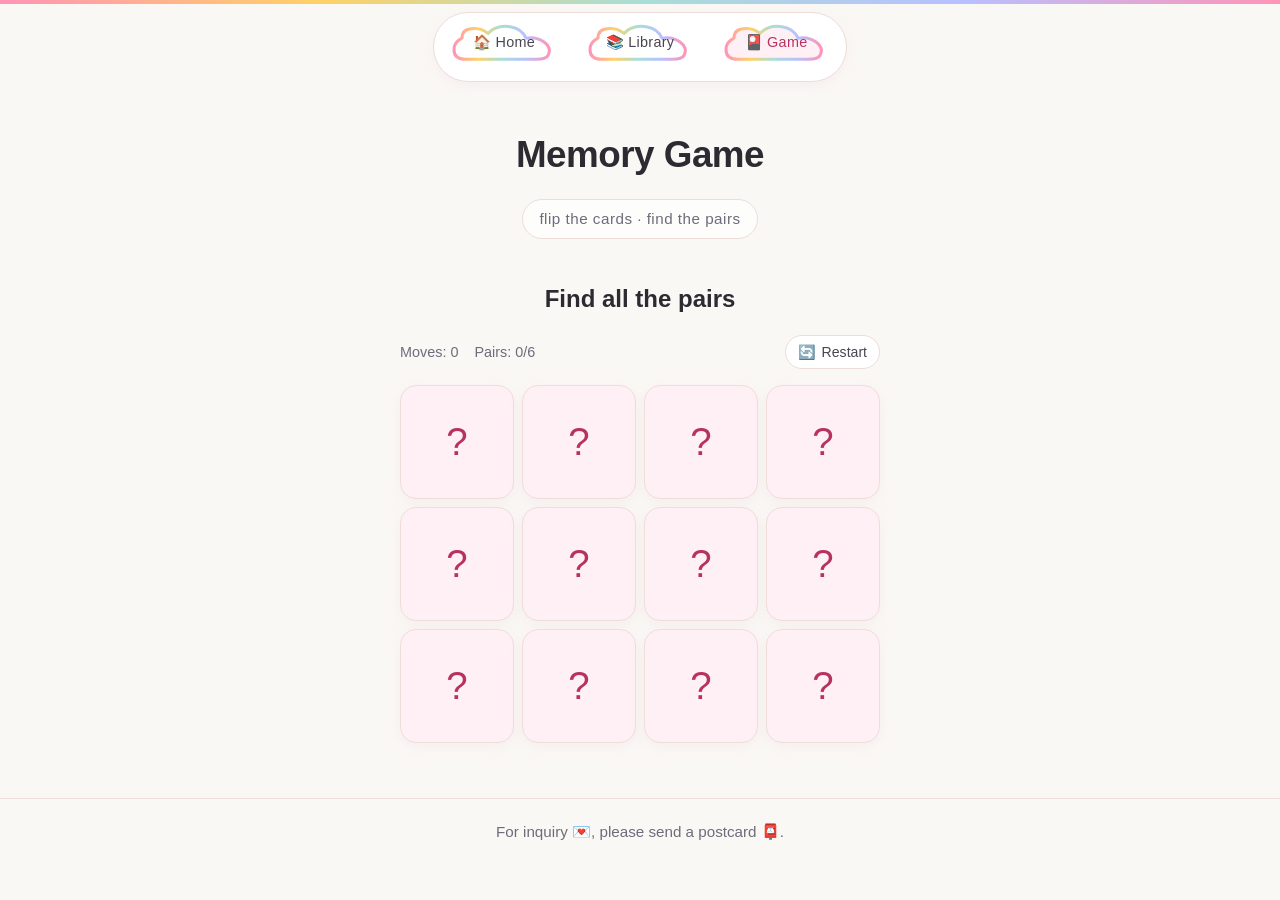
==== docs/game.html @ 7ba6889f "Created memory game created a new page called "game" with a memory game on there" ====
<!DOCTYPE html>
<html lang="en">
<head>
    <meta charset="UTF-8">
    <meta name="viewport" content="width=device-width, initial-scale=1.0">
    <title>Memory Game | Jana Pohlmann</title>
    <link rel="stylesheet" href="css/style.css">
    <script src="js/main.js" defer></script>
</head>
<body>

    <!-- Full Width Top Navigation Bar -->
    <nav class="top-navbar">
        <div class="nav-content">
            <ul class="nav-items">
                <li>
                    <a href="index.html" class="cloud-link">
                        <svg class="cloud-svg-bg" viewBox="0 0 120 50" preserveAspectRatio="none" aria-hidden="true">
                            <defs>
                                <linearGradient id="grad-home" x1="0%" y1="0%" x2="100%" y2="0%">
                                    <stop offset="0%" stop-color="#ff94b7"/>
                                    <stop offset="25%" stop-color="#ffd166"/>
                                    <stop offset="50%" stop-color="#a8ded6"/>
                                    <stop offset="75%" stop-color="#b8c0ff"/>
                                    <stop offset="100%" stop-color="#ff94b7"/>
                                </linearGradient>
                            </defs>
                            <path d="M 22 42 Q 10 42 10 32 Q 10 24 18 20 Q 18 10 30 10 Q 38 10 44 15 Q 52 6 66 8 Q 78 10 82 20 Q 92 18 100 24 Q 108 30 104 38 Q 102 42 92 42 Z" stroke="url(#grad-home)" vector-effect="non-scaling-stroke"/>
                        </svg>
                        <span class="cloud-text"><span aria-hidden="true">🏠 </span>Home</span>
                    </a>
                </li>
                <li>
                    <a href="library.html" class="cloud-link">
                        <svg class="cloud-svg-bg" viewBox="0 0 120 50" preserveAspectRatio="none" aria-hidden="true">
                            <defs>
                                <linearGradient id="grad-library" x1="0%" y1="0%" x2="100%" y2="0%">
                                    <stop offset="0%" stop-color="#ff94b7"/>
                                    <stop offset="25%" stop-color="#ffd166"/>
                                    <stop offset="50%" stop-color="#a8ded6"/>
                                    <stop offset="75%" stop-color="#b8c0ff"/>
                                    <stop offset="100%" stop-color="#ff94b7"/>
                                </linearGradient>
                            </defs>
                            <path d="M 22 42 Q 10 42 10 32 Q 10 24 18 20 Q 18 10 30 10 Q 38 10 44 15 Q 52 6 66 8 Q 78 10 82 20 Q 92 18 100 24 Q 108 30 104 38 Q 102 42 92 42 Z" stroke="url(#grad-library)" vector-effect="non-scaling-stroke"/>
                        </svg>
                        <span class="cloud-text"><span aria-hidden="true">📚 </span>Library</span>
                    </a>
                </li>
                <li>
                    <a href="game.html" class="cloud-link is-active" aria-current="page">
                        <svg class="cloud-svg-bg" viewBox="0 0 120 50" preserveAspectRatio="none" aria-hidden="true">
                            <defs>
                                <linearGradient id="grad-game" x1="0%" y1="0%" x2="100%" y2="0%">
                                    <stop offset="0%" stop-color="#ff94b7"/>
                                    <stop offset="25%" stop-color="#ffd166"/>
                                    <stop offset="50%" stop-color="#a8ded6"/>
                                    <stop offset="75%" stop-color="#b8c0ff"/>
                                    <stop offset="100%" stop-color="#ff94b7"/>
                                </linearGradient>
                            </defs>
                            <path d="M 22 42 Q 10 42 10 32 Q 10 24 18 20 Q 18 10 30 10 Q 38 10 44 15 Q 52 6 66 8 Q 78 10 82 20 Q 92 18 100 24 Q 108 30 104 38 Q 102 42 92 42 Z" stroke="url(#grad-game)" vector-effect="non-scaling-stroke"/>
                        </svg>
                        <span class="cloud-text"><span aria-hidden="true">🎴 </span>Game</span>
                    </a>
                </li>
            </ul>
        </div>
    </nav>

    <main class="container">

        <!-- Header -->
        <header>
            <h1>Memory Game</h1>
            <p class="tagline">flip the cards · find the pairs</p>
        </header>

        <!-- Memory game -->
        <section id="memory-game" class="memory-section">
            <h2>Find all the pairs</h2>

            <div class="memory-status-bar">
                <p class="memory-stats">
                    <span>Moves: <span id="memory-moves">0</span></span>
                    <span>Pairs: <span id="memory-pairs">0</span>/6</span>
                </p>
                <button type="button" class="tool-btn" id="memory-restart"><span aria-hidden="true">🔄</span> Restart</button>
            </div>

            <ul class="memory-grid" aria-label="Memory game board"></ul>

            <p id="memory-status" class="memory-status" role="status" aria-live="polite"></p>
            <noscript><p class="memory-status">This game needs JavaScript to play.</p></noscript>
        </section>

    </main>

    <!-- Footer -->
    <footer>
        <p>For inquiry 💌, please send a postcard 📮.</p>
    </footer>

</body>
</html>
---- docs/css/style.css ----
/* Design tokens */

:root {
    /* Colours */
    --primary-color: #2d2b32;
    --accent-color: #ff94b7;
    --accent-strong: #b83260;
    --accent-soft: #fff0f5;
    --accent-border: #fbdce6;
    --accent-purple: #5d4097;
    --accent-purple-bg: #f7f5ff;
    --accent-purple-border: #e2d9f7;
    --accent-hover: #d64978;
    --text-charcoal: #4a4552;
    --star-color: #f39c12;
    --bg-color: #faf8f5;
    --card-bg: #ffffff;
    --border-color: #eeddd8;
    --text-color: #4a4a4a;
    --text-muted: #6e6b7b;
    --bg-overlay: rgba(255, 255, 255, 0.7);

    /* Shadows */
    --shadow-subtle: 0 4px 15px rgba(220, 190, 195, 0.15);
    --shadow-hover: 0 8px 25px rgba(220, 190, 195, 0.25);
    --shadow-nav: 0 3px 10px rgba(0, 0, 0, 0.15);
    --shadow-nav-hover: 0 5px 15px rgba(0, 0, 0, 0.25);
    --shadow-navbar: 0 4px 6px rgba(0, 0, 0, 0.05);
    --shadow-cloud: 0 3px 6px rgba(0, 0, 0, 0.1);
    --shadow-cloud-hover: 0 5px 10px rgba(0, 0, 0, 0.16);

    /* Radii, spacing and motion */
    --radius-card: 16px;
    --radius-pill: 999px;
    --space-sm: 0.5rem;
    --space-md: 1rem;
    --space-lg: 2rem;
    --space-xl: 2.5rem;
    --transition-fast: 0.2s ease;

    /* Navbar */
    --z-navbar: 1000;

    /* Gradient */
    --rainbow-gradient: linear-gradient(90deg, #ff94b7, #ffd166, #a8ded6, #b8c0ff, #ff94b7);

    /* Section accents */
    --section-books: #ff94b7;
    --section-books-soft: #fff0f5;
    --section-movies: #5d4097;
    --section-movies-soft: #f7f5ff;
    --section-music: #3f8f86;
    --section-music-soft: #e9f6f4;
    --section-recipes: #b06f1a;
    --section-recipes-soft: #fff6e5;
}

/* Reset */

* {
    box-sizing: border-box;
    margin: 0;
    padding: 0;
}

/* Base elements */

html {
    scroll-behavior: smooth;
}

body {
    font-family: -apple-system, BlinkMacSystemFont, 'Segoe UI', Roboto, Helvetica, Arial, sans-serif;
    background-color: var(--bg-color);
    color: var(--text-color);
    line-height: 1.7;
    display: flex;
    flex-direction: column;
    align-items: center;
    padding: 0 0 var(--space-xl) 0;
}

h1 {
    color: var(--primary-color);
    font-size: 2.3rem;
    font-weight: 700;
    letter-spacing: -0.5px;
}

h2 {
    font-size: 1.5rem;
    color: var(--primary-color);
    margin-bottom: var(--space-md);
    position: relative;
    display: inline-block;
}

/* Layout */

/* Full Width Top Navigation Bar */
.top-navbar {
    width: 100%;
    position: sticky;
    top: 0;
    z-index: var(--z-navbar);
    display: flex;
    flex-direction: column;
    align-items: center;
    padding-top: 4px;
    transition: padding-top 0.3s ease;
}

.top-navbar::before {
    content: '';
    position: absolute;
    top: 0;
    left: 0;
    right: 0;
    height: 4px;
    background-image: var(--rainbow-gradient);
    background-repeat: no-repeat;
    background-size: 100% 4px;
    transition: opacity 0.3s ease;
}

.top-navbar.is-collapsed {
    padding-top: 0;
}

.top-navbar.is-collapsed::before {
    opacity: 0;
}

.nav-content {
    position: relative;
    display: flex;
    align-items: center;
    justify-content: center;
    margin-top: var(--space-sm);
    padding: 6px 10px;
    background: var(--card-bg);
    border: 1px solid var(--border-color);
    border-radius: var(--radius-pill);
    box-shadow: var(--shadow-subtle);
    transition: padding 0.3s ease, margin-top 0.3s ease;
}

/* Rainbow line in the middle, shown when collapsed */
.nav-content::after {
    content: '';
    position: absolute;
    top: 50%;
    left: 12px;
    right: 12px;
    height: 4px;
    border-radius: var(--radius-pill);
    background: var(--rainbow-gradient);
    transform: translateY(-50%) scaleX(0);
    transition: transform 0.3s ease;
}

.nav-content.is-collapsed {
    padding: 4px 20px;
    margin-top: 2px;
}

.nav-content.is-collapsed::after {
    transform: translateY(-50%) scaleX(1);
}

/* Hover / focus "pops" the bar back open */
.nav-content.is-collapsed:hover,
.nav-content.is-collapsed:focus-within {
    padding: 6px 10px;
    margin-top: var(--space-sm);
}

.nav-content.is-collapsed:hover::after,
.nav-content.is-collapsed:focus-within::after {
    transform: translateY(-50%) scaleX(0);
}

.nav-items {
    display: flex;
    align-items: center;
    justify-content: center;
    gap: var(--space-md);
    list-style: none;
}

/* SVG Cloud Navigation Item Container */
.cloud-link {
    position: relative;
    display: inline-flex;
    align-items: center;
    justify-content: center;
    text-decoration: none;
    transition: transform var(--transition-fast), filter var(--transition-fast);
    cursor: pointer;
}

.cloud-link.is-active .cloud-svg-bg path {
    fill: var(--accent-soft);
}

.cloud-link.is-active .cloud-text {
    color: var(--accent-strong);
    font-weight: 500;
}

.cloud-link:hover {
    transform: translateY(-2px);
    filter: drop-shadow(0 4px 6px rgba(0, 0, 0, 0.1));
}

/* Pure SVG Cloud background shape */
.cloud-svg-bg {
    height: 48px;
    width: auto;
    min-width: 120px;
    transition: height 0.3s ease, opacity 0.3s ease, filter var(--transition-fast);
}

.nav-content.is-collapsed .cloud-svg-bg {
    height: 0;
    opacity: 0;
}

.nav-content.is-collapsed:hover .cloud-svg-bg,
.nav-content.is-collapsed:focus-within .cloud-svg-bg {
    height: 48px;
    opacity: 1;
}

.cloud-svg-bg path {
    fill: var(--card-bg);
    stroke-width: 3;
    stroke-linejoin: round;
}

/* Clean font label over the Cloud */
.cloud-text {
    position: absolute;
    font-family: inherit;
    font-size: 0.9rem;
    font-weight: 400;
    color: var(--text-charcoal);
    letter-spacing: 0.3px;
    white-space: nowrap;
    pointer-events: none;
    transition: color var(--transition-fast), opacity 0.3s ease;
    transform: translateY(-1px);
}

.nav-content.is-collapsed .cloud-text {
    opacity: 0;
}

.nav-content.is-collapsed:hover .cloud-text,
.nav-content.is-collapsed:focus-within .cloud-text {
    opacity: 1;
}

.cloud-link:hover .cloud-text {
    color: var(--accent-hover);
}


/* Container limits the body width */
.container {
    width: 100%;
    max-width: 680px;
    display: flex;
    flex-direction: column;
    align-items: center;
    text-align: center;
    gap: var(--space-xl);
    padding: var(--space-lg) var(--space-md) 0 var(--space-md);
}

/* Header */
header {
    display: flex;
    flex-direction: column;
    align-items: center;
    gap: 12px;
    margin-top: 10px;
}

.tagline {
    font-size: 0.95rem;
    color: var(--text-muted);
    letter-spacing: 0.5px;
    background: var(--bg-overlay);
    padding: 6px 16px;
    border-radius: var(--radius-pill);
    border: 1px solid var(--border-color);
}

/* Footer */
footer {
    margin-top: 20px;
    padding-top: 20px;
    border-top: 1px solid var(--border-color);
    font-size: 0.95rem;
    color: var(--text-muted);
    width: 100%;
    text-align: center;
}

/* Components */

/* Shared card pattern */

.card {
    background: var(--card-bg);
    border: 1px solid var(--border-color);
    border-radius: var(--radius-card);
    box-shadow: var(--shadow-subtle);
    transition: transform var(--transition-fast), box-shadow var(--transition-fast);
}

/* Bio */

.bio-section {
    width: 100%;
    scroll-margin-top: 80px;
}

.bio-card {
    padding: 32px 28px;
    text-align: left;
    position: relative;
    overflow: hidden;
}

.bio-card:hover {
    box-shadow: var(--shadow-hover);
}

.bio-card::before {
    content: '';
    position: absolute;
    top: 0;
    left: 0;
    width: 100%;
    height: 4px;
    background: var(--rainbow-gradient);
}

.bio-greeting {
    display: flex;
    align-items: center;
    gap: var(--space-md);
    margin-bottom: 18px;
}

.bio-greeting h2 {
    font-size: 1.5rem;
    color: var(--primary-color);
    margin-bottom: 0;
}

.wave-emoji {
    font-size: 1.6rem;
    display: inline-block;
    animation: wave 2.5s infinite;
    transform-origin: 70% 70%;
}

@keyframes wave {
    0% { transform: rotate(0deg); }
    10% { transform: rotate(14deg); }
    20% { transform: rotate(-8deg); }
    30% { transform: rotate(14deg); }
    40% { transform: rotate(-4deg); }
    50% { transform: rotate(10deg); }
    60% { transform: rotate(0deg); }
    100% { transform: rotate(0deg); }
}

.bio-text {
    display: flex;
    flex-direction: column;
    gap: var(--space-md);
    font-size: 1.02rem;
    color: var(--text-color);
    line-height: 1.75;
}

.highlight-pill {
    display: inline-flex;
    align-items: center;
    gap: var(--space-sm);
    background-color: var(--accent-soft);
    color: var(--accent-strong);
    padding: 2px 10px;
    border-radius: var(--radius-pill);
    font-size: 0.95rem;
    font-weight: 500;
    border: 1px solid var(--accent-border);
}

.bio-highlights {
    display: flex;
    flex-wrap: wrap;
    gap: var(--space-sm);
    margin-top: 10px;
    padding-top: var(--space-md);
    border-top: 1px dashed var(--border-color);
}

.tag-badge {
    background: var(--accent-purple-bg);
    color: var(--accent-purple);
    border: 1px solid var(--accent-purple-border);
    padding: 5px 12px;
    border-radius: var(--radius-pill);
    font-size: 0.88rem;
    display: flex;
    align-items: center;
    gap: 6px;
    transition: transform var(--transition-fast);
}

.tag-badge:hover {
    transform: translateY(-2px);
}

/* Favourite Books */

.books-section {
    scroll-margin-top: 80px;
}

.books-grid {
    display: grid;
    grid-template-columns: repeat(2, 1fr);
    gap: var(--space-md);
    width: 100%;
}

.book-card {
    padding: 20px 15px;
    display: flex;
    flex-direction: column;
    align-items: center;
    text-align: center;
    gap: 4px;
    position: relative;
}

.book-card:hover {
    transform: translateY(-3px);
    box-shadow: var(--shadow-hover);
}

.book-card .heart-icon {
    position: absolute;
    top: 12px;
    right: 14px;
    color: var(--accent-color);
    font-size: 1rem;
}

.book-title {
    font-weight: 600;
    font-size: 1rem;
    color: var(--primary-color);
    margin-top: 4px;
}

.book-author {
    font-style: italic;
    color: var(--text-muted);
    font-size: 0.88rem;
}

.rating {
    color: var(--star-color);
    font-size: 0.85rem;
    margin-top: 4px;
}

.rating .half-star {
    display: inline-block;
    clip-path: inset(0 50% 0 0);
    color: var(--star-color);
}

/* Favourite Recipes */

.recipes-section {
    scroll-margin-top: 80px;
}

.items-list {
    display: flex;
    flex-direction: column;
    gap: var(--space-md);
    width: 100%;
}

.recipe-card {
    padding: 18px 20px;
    display: flex;
    flex-direction: column;
    align-items: center;
    gap: 6px;
    width: 100%;
}

.recipe-card:hover {
    transform: translateY(-2px);
    box-shadow: var(--shadow-hover);
}

.recipe-title {
    font-weight: 600;
    font-size: 1.1rem;
    color: var(--primary-color);
}

.recipe-icon {
    font-size: 1.8rem;
    margin-bottom: 4px;
}

.recipe-desc {
    font-size: 0.95rem;
    color: var(--text-muted);
}

/* Utilities */

/* Media queries */

@media (max-width: 620px) {
    .nav-items {
        gap: var(--space-sm);
    }

    .cloud-svg-bg {
        height: 40px;
        min-width: 100px;
    }

    .books-grid {
        grid-template-columns: 1fr;
    }

    .bio-card {
        padding: 24px 20px;
    }

    .library-teasers {
        flex-direction: column;
    }

    .polaroid {
        flex-basis: 150px;
    }
}

@media (prefers-reduced-motion: reduce) {
    *, *::before, *::after {
        animation: none !important;
        transition: none !important;
        scroll-behavior: auto !important;
    }
}

/* Library Page */

/* Cloud Tabs */
.cloud-tabs {
    display: flex;
    flex-wrap: wrap;
    justify-content: center;
    gap: var(--space-sm);
    margin: 0 0 var(--space-lg) 0;
}

.cloud-tabs button[role="tab"] {
    background: var(--card-bg);
    border: 1px solid var(--border-color);
    border-radius: var(--radius-pill);
    padding: 8px 16px;
    font-family: inherit;
    font-size: 0.9rem;
    font-weight: 500;
    color: var(--text-charcoal);
    box-shadow: var(--shadow-subtle);
    cursor: pointer;
    transition: transform var(--transition-fast), box-shadow var(--transition-fast);
}

.cloud-tabs button[role="tab"]:hover {
    transform: translateY(-2px);
    box-shadow: var(--shadow-hover);
}

.cloud-tabs button[role="tab"].is-active {
    background: var(--card-bg);
    color: var(--primary-color);
    border-color: var(--section-books);
}

/* Library Grid */
.library-grid {
    display: grid;
    grid-template-columns: repeat(2, 1fr);
    gap: var(--space-md);
    width: 100%;
}

.library-card {
    padding: 20px 15px;
    display: flex;
    flex-direction: column;
    align-items: center;
    text-align: center;
    gap: 4px;
    position: relative;
    border: 1px solid var(--border-color);
    border-radius: var(--radius-card);
    box-shadow: var(--shadow-subtle);
    transition: transform var(--transition-fast), box-shadow var(--transition-fast);
}

.library-card:hover {
    transform: translateY(-3px);
    box-shadow: var(--shadow-hover);
}

.library-cover {
    font-size: 2.5rem;
    margin-bottom: 8px;
}

.library-title {
    font-weight: 600;
    font-size: 1rem;
    color: var(--primary-color);
    margin-top: 4px;
}

.library-creator {
    font-style: italic;
    color: var(--text-muted);
    font-size: 0.88rem;
    margin-top: 4px;
}

.library-rating {
    color: var(--star-color);
    font-size: 0.85rem;
    margin-top: 4px;
}

.library-rating .half-star {
    display: inline-block;
    clip-path: inset(0 50% 0 0);
    color: var(--star-color);
}

.library-desc {
    font-size: 0.95rem;
    color: var(--text-muted);
    line-height: 1.45;
}

.hidden {
    display: none !important;
}

/* Library Empty State */
.library-empty {
    border: 2px dashed var(--section-movies);
    background: var(--section-movies-soft);
    padding: 40px 20px;
    text-align: center;
    border-radius: var(--radius-card);
    max-width: 400px;
    margin: 0 auto;
    width: 100%;
}

.library-empty-icon {
    font-size: 3rem;
    margin-bottom: var(--space-md);
}

.library-empty-title {
    font-size: 1.1rem;
    font-weight: 600;
    color: var(--primary-color);
    margin-bottom: var(--space-sm);
}

.library-empty-desc {
    font-size: 0.95rem;
    color: var(--text-muted);
}

/* From the library teaser (index page) */
.library-section {
    scroll-margin-top: 80px;
}

.library-teasers {
    display: flex;
    flex-direction: row;
    gap: var(--space-md);
    width: 100%;
    justify-content: center;
}

.teaser-card {
    flex: 1;
    display: flex;
    flex-direction: column;
    align-items: center;
    text-align: center;
    padding: 24px 20px;
    text-decoration: none;
    color: inherit;
    border: 1px solid var(--border-color);
    border-radius: var(--radius-card);
    box-shadow: var(--shadow-subtle);
    background: var(--card-bg);
    transition: transform var(--transition-fast), box-shadow var(--transition-fast);
}

.teaser-card:hover {
    transform: translateY(-3px);
    box-shadow: var(--shadow-hover);
}

.teaser-icon {
    font-size: 2rem;
    margin-bottom: 8px;
}

.teaser-card h3 {
    font-weight: 600;
    font-size: 1.05rem;
    color: var(--primary-color);
    margin-bottom: 4px;
}

.teaser-card p {
    font-size: 0.9rem;
    color: var(--text-muted);
}

/* Recent travels (polaroid strip) */

.travels-section {
    width: 100%;
    scroll-margin-top: 80px;
}

.travel-strip {
    display: flex;
    gap: var(--space-md);
    width: 100%;
    overflow-x: auto;
    scroll-snap-type: x mandatory;
    padding: var(--space-sm) 0 var(--space-md) 0;
    list-style: none;
    scrollbar-width: none;
}

.travel-strip::-webkit-scrollbar {
    display: none;
}

.polaroid {
    flex: 0 0 170px;
    scroll-snap-align: start;
    background: var(--card-bg);
    border: 1px solid var(--border-color);
    border-radius: var(--radius-card);
    box-shadow: var(--shadow-subtle);
    padding: 10px 10px 12px 10px;
    display: flex;
    flex-direction: column;
    gap: 8px;
    transition: transform var(--transition-fast), box-shadow var(--transition-fast);
}

.polaroid:nth-child(odd) {
    transform: rotate(-2deg);
}

.polaroid:nth-child(even) {
    transform: rotate(1.5deg);
}

.polaroid:nth-child(3n) {
    transform: rotate(-1deg);
}

.polaroid:hover {
    transform: rotate(0deg) translateY(-4px);
    box-shadow: var(--shadow-hover);
}

.polaroid-photo {
    position: relative;
    width: 100%;
    aspect-ratio: 4 / 3;
    perspective: 800px;
}

.photo-face {
    position: absolute;
    inset: 0;
    display: flex;
    align-items: center;
    justify-content: center;
    font-size: 2.4rem;
    border-radius: 8px;
    background: var(--accent-soft);
    color: var(--accent-strong);
    backface-visibility: hidden;
    transition: transform 0.6s ease;
}

.photo-back {
    transform: rotateY(180deg);
}

.photo-face img {
    max-width: 100%;
    max-height: 100%;
    width: 100%;
    height: 100%;
    object-fit: cover;
    border-radius: 8px;
    display: block;
}

.polaroid-photo:hover .photo-front {
    transform: rotateY(180deg);
}

.polaroid-photo:hover .photo-back {
    transform: rotateY(360deg);
}

.polaroid-caption {
    display: flex;
    flex-direction: column;
    gap: 2px;
    text-align: left;
}

.polaroid-place {
    font-weight: 600;
    font-size: 0.95rem;
    color: var(--primary-color);
}

.polaroid-date {
    font-size: 0.78rem;
    color: var(--text-muted);
}

.polaroid-note {
    font-size: 0.82rem;
    color: var(--text-color);
    line-height: 1.35;
    margin-top: 2px;
}

/* Utilities */

/* Postcard drawing section */

.postcard-section {
    gap: var(--space-md);
    scroll-margin-top: 80px;
}

.postcard-section h2 {
    margin-bottom: 0;
}

.postcard-card {
    width: 100%;
    padding: var(--space-md);
    display: flex;
    gap: var(--space-md);
}

.postcard-canvas-wrap {
    flex: 1 1 auto;
    min-width: 0;
}

.postcard-canvas {
    display: block;
    width: 100%;
    aspect-ratio: 4 / 3;
    background: var(--card-bg);
    border: 1px solid var(--border-color);
    border-radius: var(--radius-card);
    box-shadow: inset 0 0 0 6px var(--accent-soft);
    touch-action: none;
    user-select: none;
}

.postcard-canvas[data-tool="brush"] {
    cursor: url("../images/cursor-brush.svg") 6 26, crosshair;
}

.postcard-canvas[data-tool="eraser"] {
    cursor: url("../images/cursor-eraser.svg") 16 16, crosshair;
}

.postcard-tools {
    display: flex;
    flex-direction: column;
    gap: var(--space-md);
    flex: 0 0 110px;
}

.postcard-tool-group,
.colour-palette {
    display: flex;
    flex-direction: column;
    gap: var(--space-sm);
}

.tool-btn {
    display: flex;
    align-items: center;
    justify-content: center;
    gap: 6px;
    padding: 8px 12px;
    background: var(--card-bg);
    border: 1px solid var(--border-color);
    border-radius: var(--radius-pill);
    font-family: inherit;
    font-size: 0.88rem;
    color: var(--text-charcoal);
    cursor: pointer;
    transition: transform var(--transition-fast), box-shadow var(--transition-fast);
}

.tool-btn:hover {
    transform: translateY(-2px);
    box-shadow: var(--shadow-hover);
}

.tool-btn.is-active {
    background: var(--accent-soft);
    border-color: var(--accent-color);
    color: var(--accent-strong);
}

.colour-swatch {
    width: 34px;
    height: 34px;
    border-radius: 50%;
    border: 2px solid var(--card-bg);
    box-shadow: 0 0 0 1px var(--border-color);
    cursor: pointer;
    transition: transform var(--transition-fast), box-shadow var(--transition-fast);
}

.colour-swatch:hover {
    transform: scale(1.1);
}

.colour-swatch.is-active {
    box-shadow: 0 0 0 2px var(--card-bg), 0 0 0 4px var(--accent-color);
}

.swatch-pink { background-color: var(--accent-color); }
.swatch-yellow { background-color: var(--star-color); }
.swatch-purple { background-color: var(--accent-purple); }
.swatch-teal { background-color: var(--section-music); }
.swatch-amber { background-color: var(--section-recipes); }
.swatch-charcoal { background-color: var(--primary-color); }

.postcard-tools :focus-visible {
    outline: 2px solid var(--accent-strong);
    outline-offset: 2px;
}

@media (max-width: 620px) {
    .postcard-card {
        flex-direction: column;
    }

    .postcard-tools {
        flex: 1 1 auto;
        flex-direction: row;
        flex-wrap: wrap;
        justify-content: center;
    }

    .postcard-tool-group,
    .colour-palette {
        flex-direction: row;
        flex-wrap: wrap;
        justify-content: center;
    }
}

/* Memory game */

.memory-section {
    width: 100%;
    scroll-margin-top: 80px;
    display: flex;
    flex-direction: column;
    align-items: center;
}

.memory-status-bar {
    display: flex;
    align-items: center;
    justify-content: space-between;
    gap: var(--space-md);
    width: 100%;
    max-width: 480px;
    margin-bottom: var(--space-md);
}

.memory-stats {
    display: flex;
    gap: var(--space-md);
    font-size: 0.9rem;
    color: var(--text-muted);
}

.memory-grid {
    display: grid;
    grid-template-columns: repeat(4, 1fr);
    gap: var(--space-sm);
    width: 100%;
    max-width: 480px;
    list-style: none;
}

.memory-card {
    display: block;
    position: relative;
    width: 100%;
    aspect-ratio: 1 / 1;
    padding: 0;
    border: none;
    background: transparent;
    cursor: pointer;
    perspective: 800px;
    font-family: inherit;
}

.memory-face {
    position: absolute;
    inset: 0;
    display: flex;
    align-items: center;
    justify-content: center;
    border: 1px solid var(--border-color);
    border-radius: var(--radius-card);
    backface-visibility: hidden;
    transition: transform 0.4s ease;
    font-size: clamp(1.6rem, 8vw, 2.4rem);
}

.memory-front {
    background: var(--accent-soft);
    color: var(--accent-strong);
    box-shadow: var(--shadow-subtle);
}

.memory-back {
    background: var(--card-bg);
    transform: rotateY(180deg);
}

.memory-card.is-flipped .memory-front {
    transform: rotateY(180deg);
}

.memory-card.is-flipped .memory-back {
    transform: rotateY(360deg);
}

.memory-card.is-matched .memory-back {
    background: var(--accent-purple-bg);
    border-color: var(--accent-purple);
}

.memory-card:disabled {
    cursor: default;
}

.memory-card:focus-visible {
    outline: 2px solid var(--accent-strong);
    outline-offset: 2px;
}

.memory-status {
    font-size: 0.95rem;
    color: var(--text-muted);
    margin-top: var(--space-md);
    min-height: 1.2em;
}

.memory-status.is-success {
    color: var(--accent-strong);
    font-weight: 600;
}

@media (max-width: 620px) {
    .memory-grid {
        gap: 8px;
    }

    .memory-status-bar {
        flex-direction: column;
        gap: var(--space-sm);
    }
}
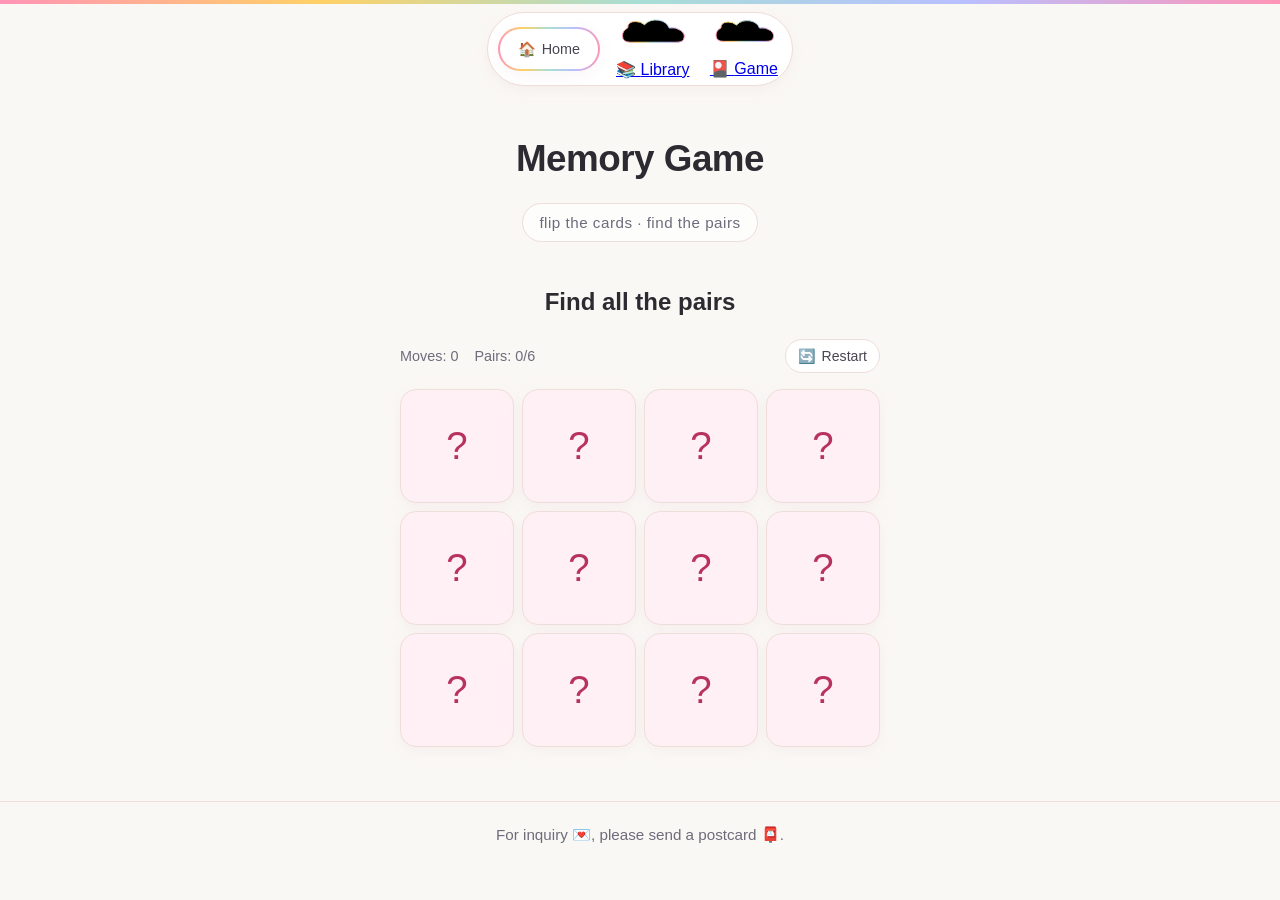
==== commit 7473a779: "Updated nav bar forgot to commit something" ====
--- a/docs/game.html
+++ b/docs/game.html
@@ -14,20 +14,8 @@
         <div class="nav-content">
             <ul class="nav-items">
                 <li>
-                    <a href="index.html" class="cloud-link">
-                        <svg class="cloud-svg-bg" viewBox="0 0 120 50" preserveAspectRatio="none" aria-hidden="true">
-                            <defs>
-                                <linearGradient id="grad-home" x1="0%" y1="0%" x2="100%" y2="0%">
-                                    <stop offset="0%" stop-color="#ff94b7"/>
-                                    <stop offset="25%" stop-color="#ffd166"/>
-                                    <stop offset="50%" stop-color="#a8ded6"/>
-                                    <stop offset="75%" stop-color="#b8c0ff"/>
-                                    <stop offset="100%" stop-color="#ff94b7"/>
-                                </linearGradient>
-                            </defs>
-                            <path d="M 22 42 Q 10 42 10 32 Q 10 24 18 20 Q 18 10 30 10 Q 38 10 44 15 Q 52 6 66 8 Q 78 10 82 20 Q 92 18 100 24 Q 108 30 104 38 Q 102 42 92 42 Z" stroke="url(#grad-home)" vector-effect="non-scaling-stroke"/>
-                        </svg>
-                        <span class="cloud-text"><span aria-hidden="true">🏠 </span>Home</span>
+                    <a href="index.html" class="nav-pill">
+                        <span aria-hidden="true">🏠</span> Home
                     </a>
                 </li>
                 <li>
--- a/docs/css/style.css
+++ b/docs/css/style.css
@@ -186,85 +186,54 @@
     justify-content: center;
     gap: var(--space-md);
     list-style: none;
-}
-
-/* SVG Cloud Navigation Item Container */
-.cloud-link {
-    position: relative;
+    max-height: 60px;
+    transition: max-height 0.3s ease, opacity 0.3s ease;
+}
+
+/* Collapse the nav items when the bar is collapsed */
+.nav-content.is-collapsed .nav-items {
+    max-height: 0;
+    opacity: 0;
+    overflow: hidden;
+}
+
+.nav-content.is-collapsed:hover .nav-items,
+.nav-content.is-collapsed:focus-within .nav-items {
+    max-height: 60px;
+    opacity: 1;
+}
+
+/* Gradient pill navigation item */
+.nav-pill {
     display: inline-flex;
     align-items: center;
-    justify-content: center;
-    text-decoration: none;
-    transition: transform var(--transition-fast), filter var(--transition-fast);
-    cursor: pointer;
-}
-
-.cloud-link.is-active .cloud-svg-bg path {
-    fill: var(--accent-soft);
-}
-
-.cloud-link.is-active .cloud-text {
-    color: var(--accent-strong);
-    font-weight: 500;
-}
-
-.cloud-link:hover {
-    transform: translateY(-2px);
-    filter: drop-shadow(0 4px 6px rgba(0, 0, 0, 0.1));
-}
-
-/* Pure SVG Cloud background shape */
-.cloud-svg-bg {
-    height: 48px;
-    width: auto;
-    min-width: 120px;
-    transition: height 0.3s ease, opacity 0.3s ease, filter var(--transition-fast);
-}
-
-.nav-content.is-collapsed .cloud-svg-bg {
-    height: 0;
-    opacity: 0;
-}
-
-.nav-content.is-collapsed:hover .cloud-svg-bg,
-.nav-content.is-collapsed:focus-within .cloud-svg-bg {
-    height: 48px;
-    opacity: 1;
-}
-
-.cloud-svg-bg path {
-    fill: var(--card-bg);
-    stroke-width: 3;
-    stroke-linejoin: round;
-}
-
-/* Clean font label over the Cloud */
-.cloud-text {
-    position: absolute;
+    gap: 6px;
+    padding: 8px 18px;
+    border: 2px solid transparent;
+    border-radius: var(--radius-pill);
+    background:
+        linear-gradient(var(--card-bg), var(--card-bg)) padding-box,
+        var(--rainbow-gradient) border-box;
+    color: var(--text-charcoal);
     font-family: inherit;
     font-size: 0.9rem;
-    font-weight: 400;
-    color: var(--text-charcoal);
-    letter-spacing: 0.3px;
-    white-space: nowrap;
-    pointer-events: none;
-    transition: color var(--transition-fast), opacity 0.3s ease;
-    transform: translateY(-1px);
-}
-
-.nav-content.is-collapsed .cloud-text {
-    opacity: 0;
-}
-
-.nav-content.is-collapsed:hover .cloud-text,
-.nav-content.is-collapsed:focus-within .cloud-text {
-    opacity: 1;
-}
-
-.cloud-link:hover .cloud-text {
-    color: var(--accent-hover);
-}
-
+    font-weight: 500;
+    text-decoration: none;
+    box-shadow: var(--shadow-subtle);
+    transition: transform var(--transition-fast), box-shadow var(--transition-fast);
+}
+
+.nav-pill:hover {
+    transform: translateY(-2px);
+    box-shadow: var(--shadow-hover);
+}
+
+.nav-pill.is-active {
+    background:
+        linear-gradient(var(--accent-soft), var(--accent-soft)) padding-box,
+        var(--rainbow-gradient) border-box;
+    color: var(--accent-strong);
+}
 
 /* Container limits the body width */
 .container {
@@ -538,11 +507,6 @@
 @media (max-width: 620px) {
     .nav-items {
         gap: var(--space-sm);
-    }
-
-    .cloud-svg-bg {
-        height: 40px;
-        min-width: 100px;
     }
 
     .books-grid {
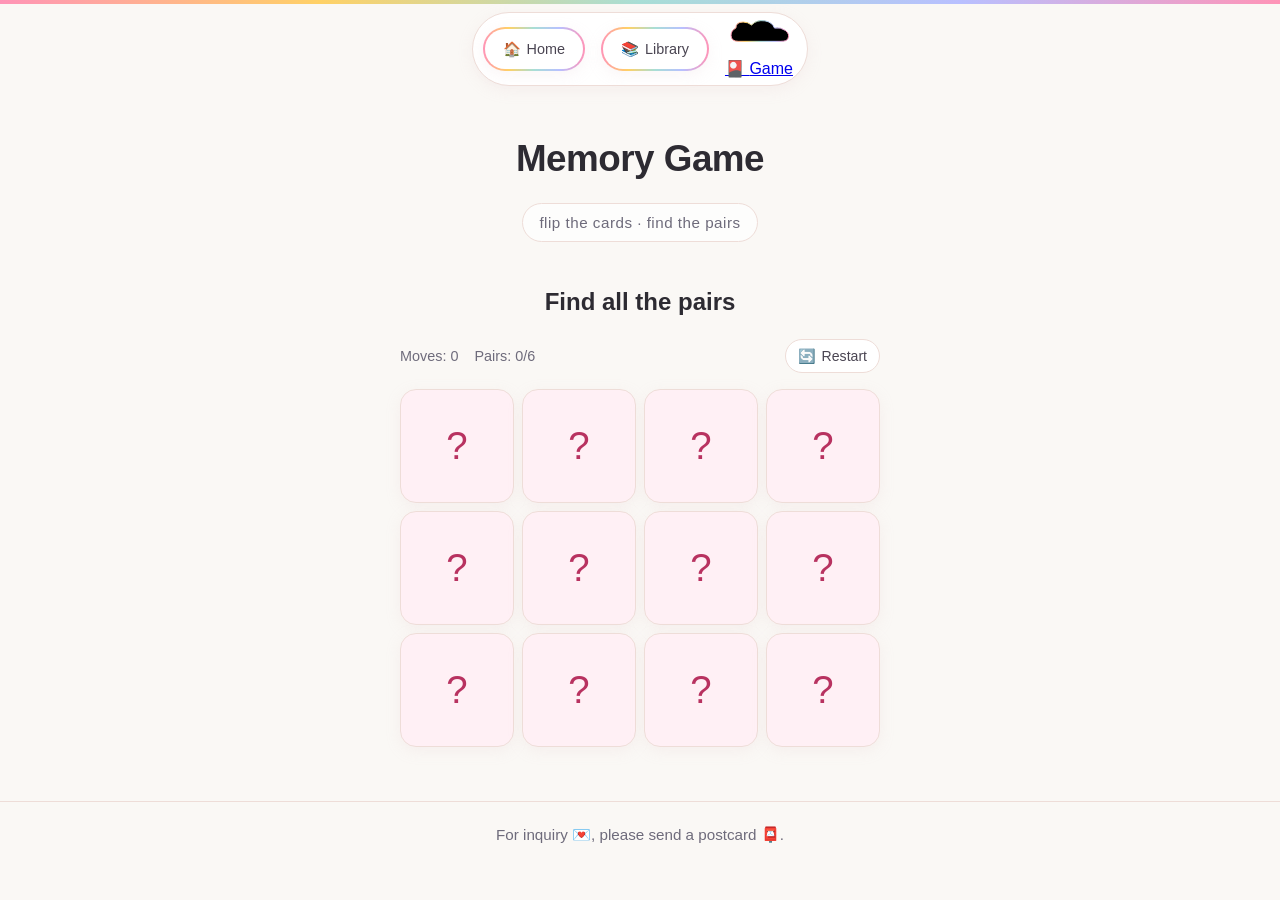
==== commit f69da91e: "updated nav bar still forgot to commit something" ====
--- a/docs/game.html
+++ b/docs/game.html
@@ -19,20 +19,8 @@
                     </a>
                 </li>
                 <li>
-                    <a href="library.html" class="cloud-link">
-                        <svg class="cloud-svg-bg" viewBox="0 0 120 50" preserveAspectRatio="none" aria-hidden="true">
-                            <defs>
-                                <linearGradient id="grad-library" x1="0%" y1="0%" x2="100%" y2="0%">
-                                    <stop offset="0%" stop-color="#ff94b7"/>
-                                    <stop offset="25%" stop-color="#ffd166"/>
-                                    <stop offset="50%" stop-color="#a8ded6"/>
-                                    <stop offset="75%" stop-color="#b8c0ff"/>
-                                    <stop offset="100%" stop-color="#ff94b7"/>
-                                </linearGradient>
-                            </defs>
-                            <path d="M 22 42 Q 10 42 10 32 Q 10 24 18 20 Q 18 10 30 10 Q 38 10 44 15 Q 52 6 66 8 Q 78 10 82 20 Q 92 18 100 24 Q 108 30 104 38 Q 102 42 92 42 Z" stroke="url(#grad-library)" vector-effect="non-scaling-stroke"/>
-                        </svg>
-                        <span class="cloud-text"><span aria-hidden="true">📚 </span>Library</span>
+                    <a href="library.html" class="nav-pill">
+                        <span aria-hidden="true">📚</span> Library
                     </a>
                 </li>
                 <li>
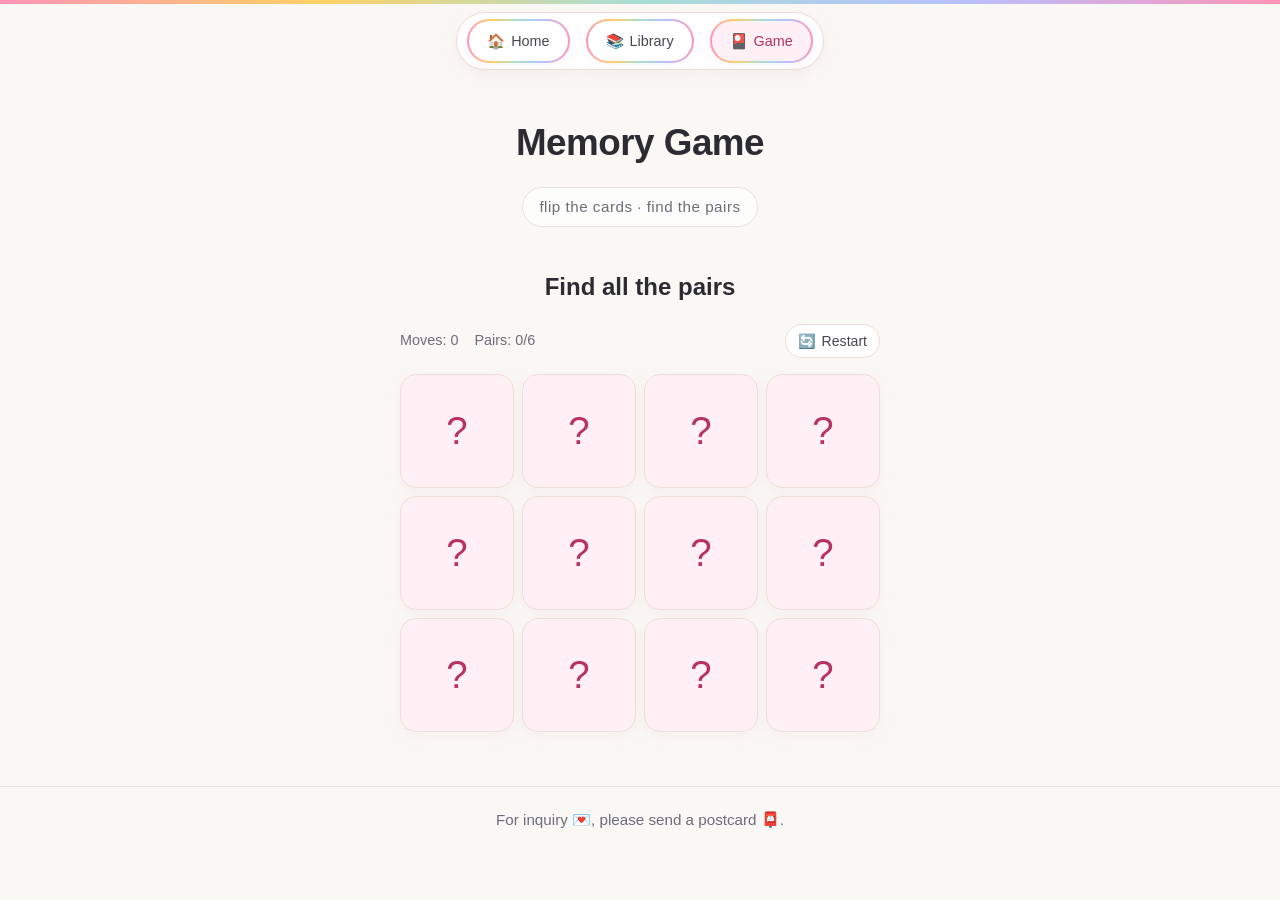
==== commit 8693dd61: "update nav bar i think this time i have everything?" ====
--- a/docs/game.html
+++ b/docs/game.html
@@ -24,20 +24,8 @@
                     </a>
                 </li>
                 <li>
-                    <a href="game.html" class="cloud-link is-active" aria-current="page">
-                        <svg class="cloud-svg-bg" viewBox="0 0 120 50" preserveAspectRatio="none" aria-hidden="true">
-                            <defs>
-                                <linearGradient id="grad-game" x1="0%" y1="0%" x2="100%" y2="0%">
-                                    <stop offset="0%" stop-color="#ff94b7"/>
-                                    <stop offset="25%" stop-color="#ffd166"/>
-                                    <stop offset="50%" stop-color="#a8ded6"/>
-                                    <stop offset="75%" stop-color="#b8c0ff"/>
-                                    <stop offset="100%" stop-color="#ff94b7"/>
-                                </linearGradient>
-                            </defs>
-                            <path d="M 22 42 Q 10 42 10 32 Q 10 24 18 20 Q 18 10 30 10 Q 38 10 44 15 Q 52 6 66 8 Q 78 10 82 20 Q 92 18 100 24 Q 108 30 104 38 Q 102 42 92 42 Z" stroke="url(#grad-game)" vector-effect="non-scaling-stroke"/>
-                        </svg>
-                        <span class="cloud-text"><span aria-hidden="true">🎴 </span>Game</span>
+                    <a href="game.html" class="nav-pill is-active" aria-current="page">
+                        <span aria-hidden="true">🎴</span> Game
                     </a>
                 </li>
             </ul>
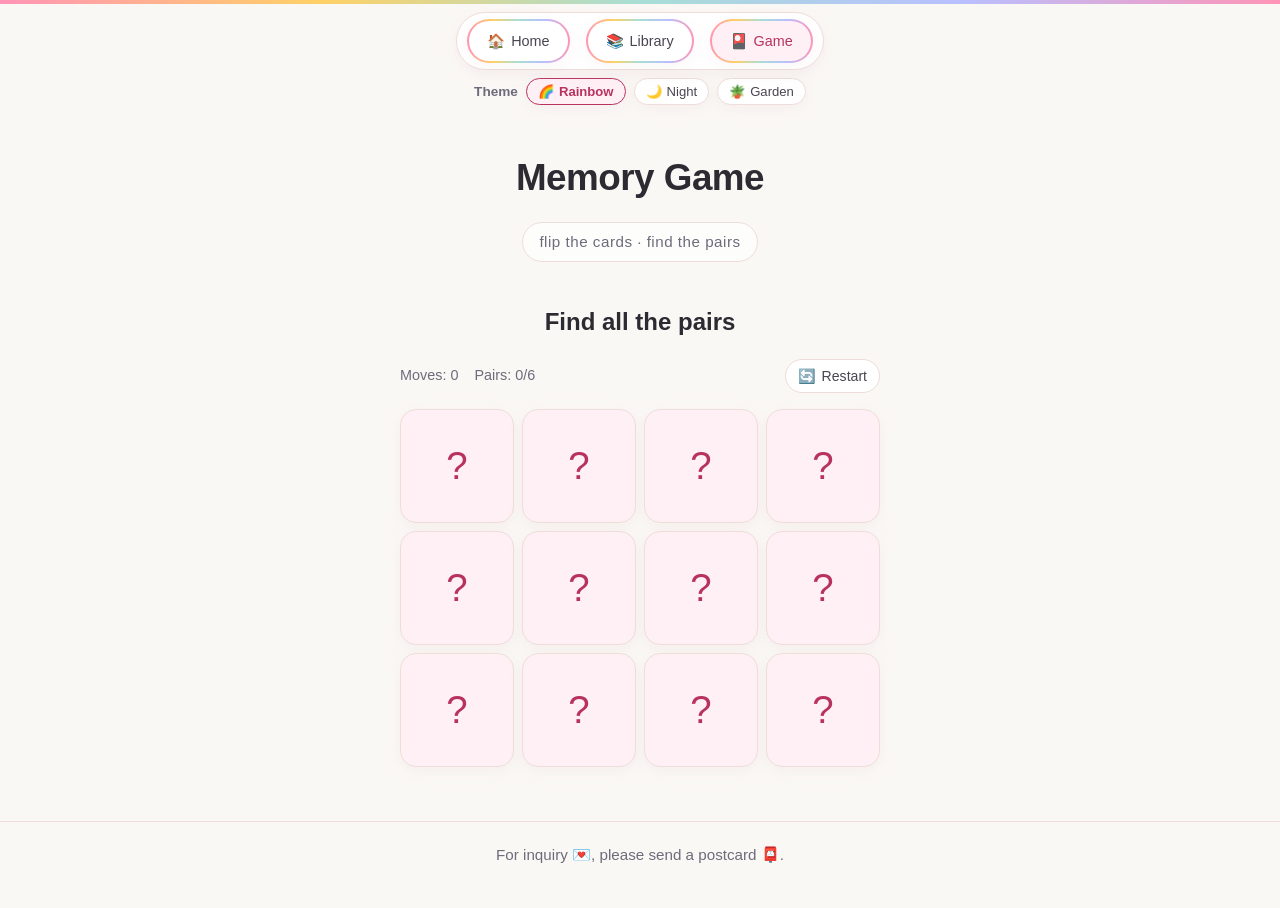
==== commit d154e9d6: "Impelemnted modes implemented modes from PLAN" ====
--- a/docs/game.html
+++ b/docs/game.html
@@ -31,6 +31,20 @@
             </ul>
         </div>
     </nav>
+
+    <!-- Colour theme switcher -->
+    <div class="theme-switcher" role="group" aria-label="Colour theme">
+        <span class="theme-switcher-label">Theme</span>
+        <button type="button" class="theme-button is-active" data-theme="rainbow" aria-pressed="true">
+            <span aria-hidden="true">🌈</span> Rainbow
+        </button>
+        <button type="button" class="theme-button" data-theme="night" aria-pressed="false">
+            <span aria-hidden="true">🌙</span> Night
+        </button>
+        <button type="button" class="theme-button" data-theme="garden" aria-pressed="false">
+            <span aria-hidden="true">🪴</span> Garden
+        </button>
+    </div>
 
     <main class="container">
 
--- a/docs/css/style.css
+++ b/docs/css/style.css
@@ -53,6 +53,79 @@
     --section-music-soft: #e9f6f4;
     --section-recipes: #b06f1a;
     --section-recipes-soft: #fff6e5;
+
+    /* Sport team colours */
+    --team-own: #b3001b;
+    --team-black: #1a1a1a;
+    --team-own-soft: #fdecef;
+    --team-hsv: #0a4d8c;
+    --team-bears: #c83803;
+}
+
+/* Theme overrides */
+
+:root[data-theme="night"] {
+    --primary-color: #f7edc8;
+    --accent-color: #f4c95d;
+    --accent-strong: #f1bd3f;
+    --accent-soft: #2a355b;
+    --accent-border: #58658b;
+    --accent-purple: #c9b8ff;
+    --accent-purple-bg: #30305b;
+    --accent-purple-border: #6f6a9c;
+    --accent-hover: #ffe28c;
+    --text-charcoal: #f5efd8;
+    --star-color: #f4c95d;
+    --bg-color: #111a36;
+    --card-bg: #1d294b;
+    --border-color: #3d4b70;
+    --text-color: #e9e7dc;
+    --text-muted: #c0c5d5;
+    --bg-overlay: rgba(29, 41, 75, 0.82);
+    --shadow-subtle: 0 4px 15px rgba(2, 7, 24, 0.35);
+    --shadow-hover: 0 8px 25px rgba(2, 7, 24, 0.55);
+    --rainbow-gradient: linear-gradient(90deg, #f4c95d, #f6df9a, #9fb6e8, #c9b8ff, #f4c95d);
+    --section-books: #f29ab8;
+    --section-books-soft: #432d4b;
+    --section-movies: #c9b8ff;
+    --section-movies-soft: #30305b;
+    --section-music: #8ed3c9;
+    --section-music-soft: #1e454d;
+    --section-recipes: #f0ad57;
+    --section-recipes-soft: #493723;
+    --team-own-soft: #4a2638;
+}
+
+:root[data-theme="garden"] {
+    --primary-color: #243f31;
+    --accent-color: #6d9b70;
+    --accent-strong: #356643;
+    --accent-soft: #e0eedc;
+    --accent-border: #b6d2b2;
+    --accent-purple: #65704b;
+    --accent-purple-bg: #edf2df;
+    --accent-purple-border: #cbd6ad;
+    --accent-hover: #264f34;
+    --text-charcoal: #304c38;
+    --star-color: #c47632;
+    --bg-color: #e3eedf;
+    --card-bg: #f8fbf2;
+    --border-color: #b9cfb4;
+    --text-color: #3f5545;
+    --text-muted: #5d7461;
+    --bg-overlay: rgba(248, 251, 242, 0.82);
+    --shadow-subtle: 0 4px 15px rgba(53, 102, 67, 0.12);
+    --shadow-hover: 0 8px 25px rgba(53, 102, 67, 0.22);
+    --rainbow-gradient: linear-gradient(90deg, #6d9b70, #d39a55, #a9c78f, #8b6a45, #6d9b70);
+    --section-books: #c47772;
+    --section-books-soft: #f5e4dc;
+    --section-movies: #65704b;
+    --section-movies-soft: #edf2df;
+    --section-music: #3f8060;
+    --section-music-soft: #deeee3;
+    --section-recipes: #b86f2d;
+    --section-recipes-soft: #faeddc;
+    --team-own-soft: #f5e1d8;
 }
 
 /* Reset */
@@ -235,6 +308,58 @@
     color: var(--accent-strong);
 }
 
+/* Theme switcher (intentionally non-sticky and below the main navbar) */
+
+.theme-switcher {
+    width: 100%;
+    display: flex;
+    align-items: center;
+    justify-content: center;
+    flex-wrap: wrap;
+    gap: var(--space-sm);
+    padding: 0 var(--space-md);
+    margin-top: var(--space-sm);
+}
+
+.theme-switcher-label {
+    color: var(--text-muted);
+    font-size: 0.85rem;
+    font-weight: 600;
+}
+
+.theme-button {
+    display: inline-flex;
+    align-items: center;
+    gap: 5px;
+    padding: 5px 11px;
+    border: 1px solid var(--border-color);
+    border-radius: var(--radius-pill);
+    background: var(--card-bg);
+    color: var(--text-charcoal);
+    font-family: inherit;
+    font-size: 0.82rem;
+    cursor: pointer;
+    box-shadow: var(--shadow-subtle);
+    transition: transform var(--transition-fast), box-shadow var(--transition-fast), background-color var(--transition-fast);
+}
+
+.theme-button:hover {
+    transform: translateY(-2px);
+    box-shadow: var(--shadow-hover);
+}
+
+.theme-button.is-active {
+    background: var(--accent-soft);
+    border-color: var(--accent-strong);
+    color: var(--accent-strong);
+    font-weight: 600;
+}
+
+.theme-button:focus-visible {
+    outline: 2px solid var(--accent-strong);
+    outline-offset: 2px;
+}
+
 /* Container limits the body width */
 .container {
     width: 100%;
@@ -507,6 +632,14 @@
 @media (max-width: 620px) {
     .nav-items {
         gap: var(--space-sm);
+    }
+
+    .theme-switcher {
+        gap: 6px;
+    }
+
+    .theme-button {
+        padding: 5px 9px;
     }
 
     .books-grid {
@@ -839,6 +972,255 @@
     margin-top: 2px;
 }
 
+/* Sport section */
+
+.sport-section {
+    width: 100%;
+    scroll-margin-top: 80px;
+}
+
+.sport-layout {
+    display: flex;
+    align-items: stretch;
+    gap: var(--space-lg);
+    width: 100%;
+    justify-content: center;
+}
+
+/* Trading card */
+
+.trading-card {
+    position: relative;
+    flex: 0 0 280px;
+    width: 280px;
+    min-height: 100%;
+    padding: 0;
+    border: none;
+    background: transparent;
+    color: inherit;
+    font-family: inherit;
+    cursor: pointer;
+    perspective: 1000px;
+}
+
+.trading-card-inner {
+    position: absolute;
+    inset: 0;
+    transform-style: preserve-3d;
+    transition: transform 0.6s ease;
+}
+
+.trading-card:hover .trading-card-inner,
+.trading-card.is-flipped .trading-card-inner {
+    transform: rotateY(180deg);
+}
+
+.trading-card-face {
+    position: absolute;
+    inset: 0;
+    display: flex;
+    flex-direction: column;
+    align-items: center;
+    justify-content: center;
+    gap: var(--space-sm);
+    padding: var(--space-md);
+    border: 2px solid var(--border-color);
+    border-radius: var(--radius-card);
+    box-shadow: var(--shadow-subtle);
+    backface-visibility: hidden;
+    text-align: center;
+}
+
+.trading-card-front {
+    border-color: var(--team-own);
+    background: linear-gradient(180deg, var(--team-own-soft), var(--card-bg));
+}
+
+.trading-card-photo {
+    position: relative;
+    width: 100%;
+    height: 250px;
+    display: flex;
+    align-items: center;
+    justify-content: center;
+    overflow: hidden;
+    border-radius: var(--radius-card);
+    background: linear-gradient(140deg, var(--team-own), var(--team-black));
+    padding: 10px;
+}
+
+.trading-card-emblem {
+    position: absolute;
+    top: 50%;
+    left: 50%;
+    transform: translate(-50%, -50%);
+    width: 82%;
+    height: auto;
+    opacity: 0.55;
+    pointer-events: none;
+}
+
+.trading-card-photo .trading-card-player {
+    position: relative;
+    z-index: 1;
+    width: 100%;
+    height: 100%;
+    object-fit: contain;
+    display: block;
+    border-radius: calc(var(--radius-card) - 10px);
+}
+
+.trading-card-name {
+    font-size: 1.15rem;
+    font-weight: 700;
+    color: var(--primary-color);
+}
+
+.trading-card-detail {
+    font-size: 0.92rem;
+    color: var(--text-charcoal);
+}
+
+.trading-card-club {
+    color: var(--team-own);
+    font-weight: 600;
+}
+
+.trading-card-back {
+    background: linear-gradient(140deg, var(--team-own), var(--team-black));
+    border-color: var(--team-black);
+    transform: rotateY(180deg);
+}
+
+.trading-card-back-emblem {
+    position: absolute;
+    top: 50%;
+    left: 50%;
+    transform: translate(-50%, -50%);
+    width: 70%;
+    height: auto;
+    opacity: 0.2;
+}
+
+.trading-card-heading {
+    font-size: 1.1rem;
+    font-weight: 700;
+    color: var(--card-bg);
+}
+
+.trading-card-text {
+    font-size: 0.92rem;
+    line-height: 1.6;
+    color: var(--accent-soft);
+}
+
+.trading-card:focus-visible {
+    outline: 2px solid var(--accent-strong);
+    outline-offset: 3px;
+    border-radius: var(--radius-card);
+}
+
+/* Favourite teams */
+
+.favourite-teams {
+    width: 100%;
+    display: flex;
+    flex-direction: column;
+    gap: var(--space-md);
+}
+
+.favourite-teams h3 {
+    font-size: 1.05rem;
+    color: var(--primary-color);
+    margin-bottom: 0;
+}
+
+.team-list {
+    display: flex;
+    flex-direction: column;
+    gap: var(--space-md);
+    width: 100%;
+    list-style: none;
+}
+
+.team-card {
+    --team-colour: var(--accent-color);
+    display: flex;
+    align-items: center;
+    gap: var(--space-md);
+    padding: var(--space-md);
+    border-left: 4px solid var(--team-colour);
+    text-align: left;
+}
+
+.team-card:hover {
+    transform: translateY(-3px);
+    box-shadow: var(--shadow-hover);
+}
+
+.team-card--hsv {
+    --team-colour: var(--team-hsv);
+}
+
+.team-card--bears {
+    --team-colour: var(--team-bears);
+}
+
+.team-logo {
+    flex: 0 0 64px;
+    width: 64px;
+    height: 64px;
+    display: flex;
+    align-items: center;
+    justify-content: center;
+    border-radius: var(--radius-card);
+    background: transparent;
+    padding: 8px;
+}
+
+.team-logo img {
+    display: block;
+    width: 100%;
+    height: 100%;
+    object-fit: contain;
+}
+
+.team-info {
+    display: flex;
+    flex-direction: column;
+    gap: 2px;
+}
+
+.team-name {
+    font-size: 1.05rem;
+    font-weight: 600;
+    color: var(--primary-color);
+}
+
+.team-league {
+    font-size: 0.9rem;
+    color: var(--text-muted);
+}
+
+@media (max-width: 620px) {
+    .sport-layout {
+        flex-direction: column;
+        align-items: center;
+    }
+
+    .trading-card {
+        flex: 0 0 auto;
+        min-height: 0;
+        width: 100%;
+        max-width: 280px;
+        aspect-ratio: 3 / 5;
+    }
+
+    .trading-card-photo {
+        height: 330px;
+    }
+}
+
 /* Utilities */
 
 /* Postcard drawing section */
@@ -1091,4 +1473,4 @@
         flex-direction: column;
         gap: var(--space-sm);
     }
-}+}
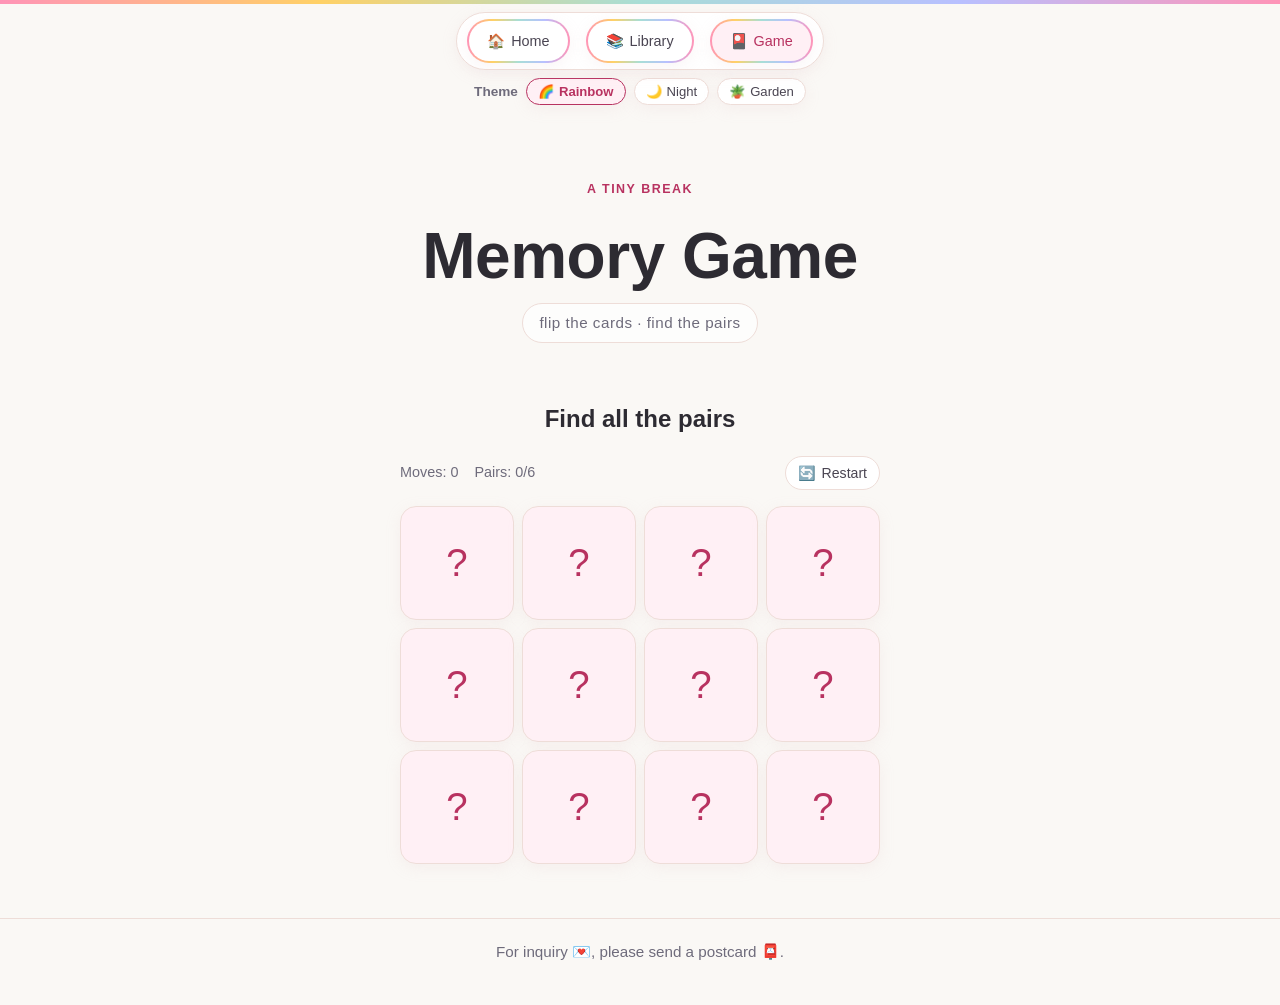
==== commit e367f5dc: "Corrected football card in other modes" ====
--- a/docs/game.html
+++ b/docs/game.html
@@ -49,7 +49,8 @@
     <main class="container">
 
         <!-- Header -->
-        <header>
+        <header class="page-header">
+            <p class="page-kicker">A tiny break</p>
             <h1>Memory Game</h1>
             <p class="tagline">flip the cards · find the pairs</p>
         </header>
--- a/docs/css/style.css
+++ b/docs/css/style.css
@@ -33,10 +33,13 @@
     --radius-card: 16px;
     --radius-pill: 999px;
     --space-sm: 0.5rem;
+    --space-2xs: 0.125rem;
     --space-md: 1rem;
     --space-lg: 2rem;
     --space-xl: 2.5rem;
     --transition-fast: 0.2s ease;
+    --content-max-width: 1080px;
+    --sidebar-width: 235px;
 
     /* Navbar */
     --z-navbar: 1000;
@@ -363,10 +366,10 @@
 /* Container limits the body width */
 .container {
     width: 100%;
-    max-width: 680px;
-    display: flex;
-    flex-direction: column;
-    align-items: center;
+    max-width: var(--content-max-width);
+    display: grid;
+    grid-template-columns: minmax(0, 1fr);
+    align-items: start;
     text-align: center;
     gap: var(--space-xl);
     padding: var(--space-lg) var(--space-md) 0 var(--space-md);
@@ -379,6 +382,81 @@
     align-items: center;
     gap: 12px;
     margin-top: 10px;
+}
+
+.page-header {
+    width: 100%;
+    grid-column: 1 / -1;
+    padding: var(--space-lg) var(--space-md) var(--space-md);
+    text-align: center;
+}
+
+.page-kicker,
+.profile-label {
+    color: var(--accent-strong);
+    font-size: 0.78rem;
+    font-weight: 700;
+    letter-spacing: 0.12em;
+    text-transform: uppercase;
+}
+
+.page-kicker {
+    margin-bottom: var(--space-sm);
+}
+
+.page-header h1 {
+    font-size: clamp(2.3rem, 6vw, 4rem);
+    line-height: 1.1;
+}
+
+.page-header .tagline {
+    max-width: 720px;
+}
+
+/* Homepage profile panel */
+.profile-panel {
+    display: flex;
+    flex-direction: column;
+    gap: var(--space-md);
+    padding: var(--space-lg);
+    text-align: left;
+    align-self: stretch;
+}
+
+.profile-intro {
+    color: var(--text-muted);
+    font-size: 0.95rem;
+    line-height: 1.6;
+}
+
+.profile-links {
+    display: flex;
+    flex-direction: column;
+    gap: var(--space-2xs);
+    padding-top: var(--space-sm);
+    border-top: 1px dashed var(--border-color);
+}
+
+.profile-links a {
+    display: flex;
+    justify-content: space-between;
+    gap: var(--space-sm);
+    padding: var(--space-sm) 0;
+    color: var(--text-charcoal);
+    font-size: 0.9rem;
+    font-weight: 600;
+    text-decoration: none;
+    border-bottom: 1px solid transparent;
+}
+
+.profile-links a:hover {
+    color: var(--accent-strong);
+    border-bottom-color: var(--accent-border);
+}
+
+.profile-links a:focus-visible {
+    outline: 2px solid var(--accent-strong);
+    outline-offset: 3px;
 }
 
 .tagline {
@@ -419,6 +497,35 @@
 .bio-section {
     width: 100%;
     scroll-margin-top: 80px;
+}
+
+@media (min-width: 900px) {
+    .homepage {
+        grid-template-columns: minmax(190px, var(--sidebar-width)) minmax(0, 1fr);
+        text-align: left;
+    }
+
+    .homepage .bio-section {
+        grid-column: 2;
+    }
+
+    .homepage .travels-section {
+        grid-column: 1 / -1;
+    }
+
+    .homepage .sport-section,
+    .homepage .library-section {
+        grid-column: 1 / -1;
+        min-width: 0;
+    }
+
+    .homepage .bio-card {
+        height: 100%;
+    }
+
+    .homepage .library-teasers {
+        align-items: stretch;
+    }
 }
 
 .bio-card {
@@ -1028,10 +1135,14 @@
     border-radius: var(--radius-card);
     box-shadow: var(--shadow-subtle);
     backface-visibility: hidden;
+    -webkit-backface-visibility: hidden;
+    isolation: isolate;
     text-align: center;
+    transition: visibility 0s 0.3s;
 }
 
 .trading-card-front {
+    z-index: 1;
     border-color: var(--team-own);
     background: linear-gradient(180deg, var(--team-own-soft), var(--card-bg));
 }
@@ -1087,9 +1198,21 @@
 }
 
 .trading-card-back {
+    z-index: 2;
     background: linear-gradient(140deg, var(--team-own), var(--team-black));
     border-color: var(--team-black);
     transform: rotateY(180deg);
+    visibility: hidden;
+}
+
+.trading-card:hover .trading-card-front,
+.trading-card.is-flipped .trading-card-front {
+    visibility: hidden;
+}
+
+.trading-card:hover .trading-card-back,
+.trading-card.is-flipped .trading-card-back {
+    visibility: visible;
 }
 
 .trading-card-back-emblem {
@@ -1226,6 +1349,9 @@
 /* Postcard drawing section */
 
 .postcard-section {
+    display: flex;
+    flex-direction: column;
+    align-items: stretch;
     gap: var(--space-md);
     scroll-margin-top: 80px;
 }
